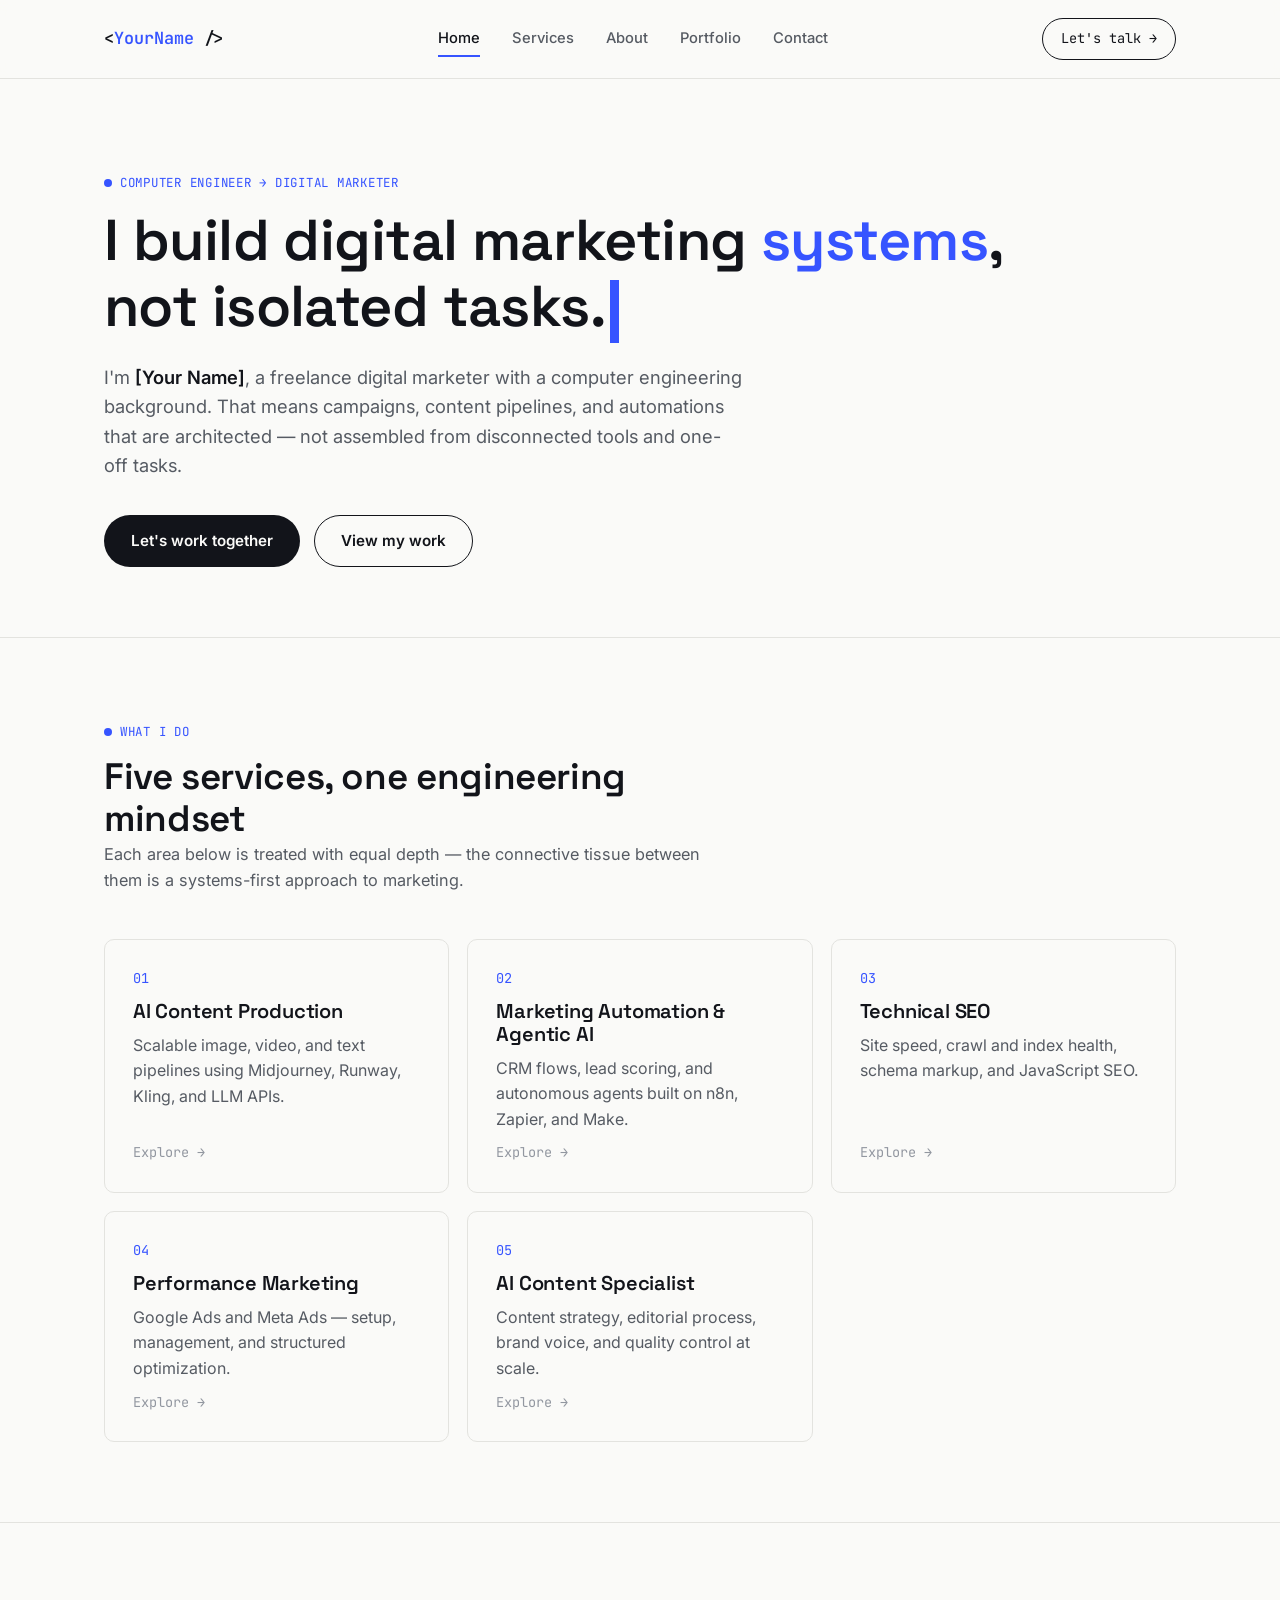
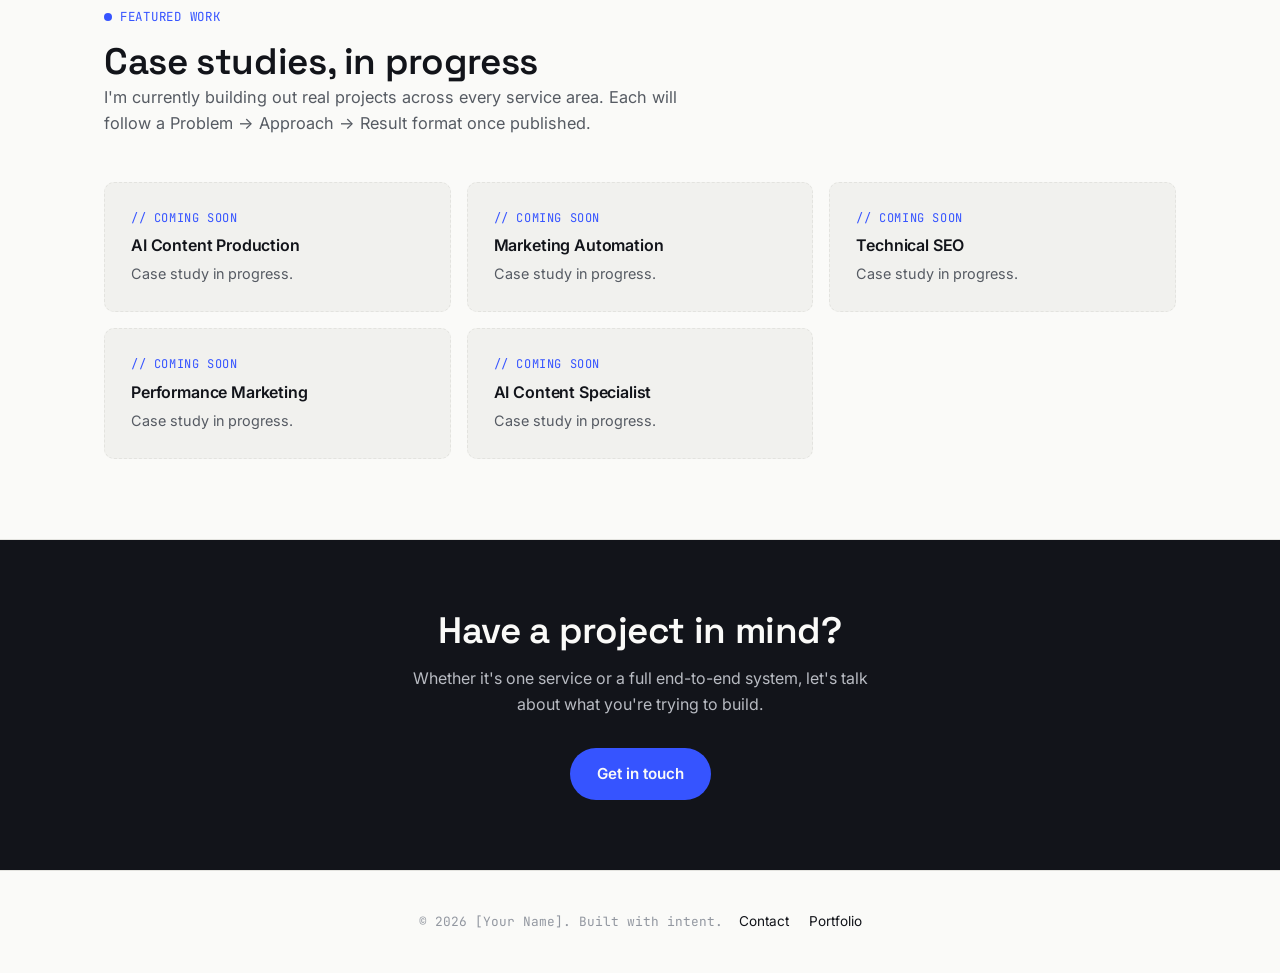
==== index.html @ 1f7021ec "Add files via upload" ====
<!DOCTYPE html>
<html lang="en">
<head>
<meta charset="UTF-8">
<meta name="viewport" content="width=device-width, initial-scale=1.0">
<title>[Your Name] — Digital Marketing, Built Like a System</title>
<meta name="description" content="Freelance digital marketer with a computer engineering background. AI content production, marketing automation, technical SEO, and performance marketing.">
<link rel="preconnect" href="https://fonts.googleapis.com">
<link href="https://fonts.googleapis.com/css2?family=Inter:wght@400;500;600;700&family=Space+Grotesk:wght@500;600;700&family=JetBrains+Mono:wght@400;500;600&display=swap" rel="stylesheet">
<link rel="stylesheet" href="style.css">
</head>
<body>

<nav class="nav">
  <div class="nav-inner">
    <a href="index.html" class="logo">&lt;<span class="tag">YourName</span> /&gt;</a>
    <div class="nav-links">
      <a href="index.html">Home</a>
      <a href="services.html">Services</a>
      <a href="about.html">About</a>
      <a href="portfolio.html">Portfolio</a>
      <a href="contact.html">Contact</a>
    </div>
    <a href="contact.html" class="nav-cta">Let's talk →</a>
    <button class="menu-btn" aria-label="Toggle menu"><span></span><span></span><span></span></button>
  </div>
  <div class="mobile-menu">
    <a href="index.html">Home</a>
    <a href="services.html">Services</a>
    <a href="about.html">About</a>
    <a href="portfolio.html">Portfolio</a>
    <a href="contact.html">Contact</a>
  </div>
</nav>

<header class="hero">
  <div class="container">
    <span class="eyebrow">Computer Engineer → Digital Marketer</span>
    <h1>I build digital marketing <span style="color:var(--accent)">systems</span>,<br>not isolated tasks.<span class="cursor"></span></h1>
    <p class="lead">
      I'm <span class="highlight">[Your Name]</span>, a freelance digital marketer with a computer engineering background.
      That means campaigns, content pipelines, and automations that are architected —
      not assembled from disconnected tools and one-off tasks.
    </p>
    <div class="btn-row">
      <a href="contact.html" class="btn btn-primary">Let's work together</a>
      <a href="portfolio.html" class="btn btn-outline">View my work</a>
    </div>
  </div>
</header>

<section class="block">
  <div class="container">
    <div class="section-head">
      <span class="eyebrow">What I do</span>
      <h2>Five services, one engineering mindset</h2>
      <p>Each area below is treated with equal depth — the connective tissue between them is a systems-first approach to marketing.</p>
    </div>
    <div class="service-grid">

      <a href="services.html#ai-content" class="service-card">
        <span class="num">01</span>
        <h3>AI Content Production</h3>
        <p>Scalable image, video, and text pipelines using Midjourney, Runway, Kling, and LLM APIs.</p>
        <span class="arrow">Explore →</span>
      </a>

      <a href="services.html#automation" class="service-card">
        <span class="num">02</span>
        <h3>Marketing Automation & Agentic AI</h3>
        <p>CRM flows, lead scoring, and autonomous agents built on n8n, Zapier, and Make.</p>
        <span class="arrow">Explore →</span>
      </a>

      <a href="services.html#seo" class="service-card">
        <span class="num">03</span>
        <h3>Technical SEO</h3>
        <p>Site speed, crawl and index health, schema markup, and JavaScript SEO.</p>
        <span class="arrow">Explore →</span>
      </a>

      <a href="services.html#performance" class="service-card">
        <span class="num">04</span>
        <h3>Performance Marketing</h3>
        <p>Google Ads and Meta Ads — setup, management, and structured optimization.</p>
        <span class="arrow">Explore →</span>
      </a>

      <a href="services.html#content-specialist" class="service-card">
        <span class="num">05</span>
        <h3>AI Content Specialist</h3>
        <p>Content strategy, editorial process, brand voice, and quality control at scale.</p>
        <span class="arrow">Explore →</span>
      </a>

    </div>
  </div>
</section>

<section class="block">
  <div class="container">
    <div class="section-head">
      <span class="eyebrow">Featured work</span>
      <h2>Case studies, in progress</h2>
      <p>I'm currently building out real projects across every service area. Each will follow a Problem → Approach → Result format once published.</p>
    </div>
    <div class="featured-grid">
      <div class="coming-soon">
        <span class="tag">// Coming soon</span>
        <h4>AI Content Production</h4>
        <p>Case study in progress.</p>
      </div>
      <div class="coming-soon">
        <span class="tag">// Coming soon</span>
        <h4>Marketing Automation</h4>
        <p>Case study in progress.</p>
      </div>
      <div class="coming-soon">
        <span class="tag">// Coming soon</span>
        <h4>Technical SEO</h4>
        <p>Case study in progress.</p>
      </div>
      <div class="coming-soon">
        <span class="tag">// Coming soon</span>
        <h4>Performance Marketing</h4>
        <p>Case study in progress.</p>
      </div>
      <div class="coming-soon">
        <span class="tag">// Coming soon</span>
        <h4>AI Content Specialist</h4>
        <p>Case study in progress.</p>
      </div>
    </div>
  </div>
</section>

<section class="cta-band">
  <div class="container">
    <h2>Have a project in mind?</h2>
    <p>Whether it's one service or a full end-to-end system, let's talk about what you're trying to build.</p>
    <div class="btn-row" style="justify-content:center;">
      <a href="contact.html" class="btn btn-primary">Get in touch</a>
    </div>
  </div>
</section>

<footer>
  <div class="container" style="display:flex;flex-wrap:wrap;gap:16px;align-items:center;justify-content:space-between;">
    <span class="foot-mono">© 2026 [Your Name]. Built with intent.</span>
    <div class="foot-links">
      <a href="contact.html">Contact</a>
      <a href="portfolio.html">Portfolio</a>
    </div>
  </div>
</footer>

<script src="script.js"></script>
</body>
</html>
---- style.css ----
/* ============ RESET & VARIABLES ============ */
*, *::before, *::after { box-sizing: border-box; margin: 0; padding: 0; }

:root {
  --bg: #FAFAF8;
  --bg-alt: #F1F1EE;
  --ink: #12141A;
  --ink-soft: #565B63;
  --ink-faint: #9297A0;
  --accent: #3654FF;
  --accent-soft: #EDF0FF;
  --border: #E3E3DF;
  --mono: 'JetBrains Mono', monospace;
  --sans: 'Inter', -apple-system, sans-serif;
  --head: 'Space Grotesk', var(--sans);
  --radius: 10px;
  --max: 1120px;
}

html { scroll-behavior: smooth; }

body {
  font-family: var(--sans);
  color: var(--ink);
  background: var(--bg);
  line-height: 1.6;
  -webkit-font-smoothing: antialiased;
}

img { max-width: 100%; display: block; }
a { color: inherit; text-decoration: none; }
ul { list-style: none; }

.container {
  max-width: var(--max);
  margin: 0 auto;
  padding: 0 24px;
}

h1, h2, h3, h4 { font-family: var(--head); font-weight: 600; line-height: 1.15; letter-spacing: -0.01em; }
h1 { font-size: clamp(2.2rem, 5vw, 3.6rem); }
h2 { font-size: clamp(1.6rem, 3.2vw, 2.3rem); }
h3 { font-size: 1.25rem; }
p { color: var(--ink-soft); }

.eyebrow {
  font-family: var(--mono);
  font-size: 0.78rem;
  letter-spacing: 0.06em;
  color: var(--accent);
  text-transform: uppercase;
  display: inline-flex;
  align-items: center;
  gap: 8px;
  margin-bottom: 14px;
}
.eyebrow::before { content: ""; width: 8px; height: 8px; background: var(--accent); border-radius: 50%; }

/* ============ NAV ============ */
.nav {
  position: sticky;
  top: 0;
  z-index: 100;
  background: rgba(250,250,248,0.88);
  backdrop-filter: blur(8px);
  border-bottom: 1px solid var(--border);
}
.nav-inner {
  max-width: var(--max);
  margin: 0 auto;
  padding: 18px 24px;
  display: flex;
  align-items: center;
  justify-content: space-between;
}
.logo {
  font-family: var(--mono);
  font-weight: 600;
  font-size: 1.05rem;
}
.logo .tag { color: var(--accent); }

.nav-links {
  display: none;
  gap: 32px;
  font-size: 0.92rem;
  font-weight: 500;
}
.nav-links a { color: var(--ink-soft); transition: color 0.15s; position: relative; }
.nav-links a:hover, .nav-links a.active { color: var(--ink); }
.nav-links a.active::after {
  content: "";
  position: absolute;
  bottom: -6px; left: 0;
  width: 100%; height: 2px;
  background: var(--accent);
}

.nav-cta {
  display: none;
  font-family: var(--mono);
  font-size: 0.85rem;
  padding: 9px 18px;
  border: 1px solid var(--ink);
  border-radius: 100px;
  transition: 0.15s;
}
.nav-cta:hover { background: var(--ink); color: var(--bg); }

.menu-btn {
  display: flex;
  flex-direction: column;
  gap: 5px;
  background: none;
  border: none;
  cursor: pointer;
  padding: 6px;
}
.menu-btn span { width: 22px; height: 2px; background: var(--ink); }

.mobile-menu {
  display: none;
  flex-direction: column;
  padding: 8px 24px 24px;
  border-bottom: 1px solid var(--border);
  gap: 4px;
}
.mobile-menu.open { display: flex; }
.mobile-menu a {
  padding: 12px 0;
  font-size: 0.95rem;
  border-bottom: 1px solid var(--border);
  color: var(--ink-soft);
}
.mobile-menu a:last-child { border-bottom: none; }

@media (min-width: 860px) {
  .nav-links { display: flex; }
  .nav-cta { display: inline-block; }
  .menu-btn { display: none; }
}

/* ============ BUTTONS ============ */
.btn {
  display: inline-flex;
  align-items: center;
  gap: 8px;
  font-weight: 600;
  font-size: 0.95rem;
  padding: 13px 26px;
  border-radius: 100px;
  transition: 0.15s ease;
  cursor: pointer;
  border: 1px solid transparent;
}
.btn-primary { background: var(--ink); color: var(--bg); }
.btn-primary:hover { background: var(--accent); }
.btn-outline { border-color: var(--ink); color: var(--ink); }
.btn-outline:hover { background: var(--ink); color: var(--bg); }
.btn-row { display: flex; flex-wrap: wrap; gap: 14px; }

/* ============ HERO ============ */
.hero {
  padding: 90px 0 70px;
  border-bottom: 1px solid var(--border);
}
.hero p.lead {
  font-size: 1.15rem;
  max-width: 640px;
  margin: 20px 0 34px;
}
.hero .highlight { color: var(--ink); font-weight: 600; }
.cursor {
  display: inline-block;
  width: 9px; height: 1.1em;
  background: var(--accent);
  margin-left: 4px;
  vertical-align: text-bottom;
  animation: blink 1s steps(1) infinite;
}
@keyframes blink { 50% { opacity: 0; } }

/* ============ SECTION SPACING ============ */
section.block { padding: 80px 0; border-bottom: 1px solid var(--border); }
section.block:last-of-type { border-bottom: none; }
.section-head { max-width: 620px; margin-bottom: 46px; }
.section-head p { font-size: 1.02rem; }

/* ============ SERVICE OVERVIEW CARDS (home) ============ */
.service-grid {
  display: grid;
  grid-template-columns: 1fr;
  gap: 18px;
}
@media (min-width: 700px) { .service-grid { grid-template-columns: 1fr 1fr; } }
@media (min-width: 1000px) { .service-grid { grid-template-columns: repeat(3, 1fr); } }

.service-card {
  background: var(--bg);
  border: 1px solid var(--border);
  border-radius: var(--radius);
  padding: 28px;
  transition: 0.15s;
  display: flex;
  flex-direction: column;
  gap: 10px;
}
.service-card:hover { border-color: var(--accent); transform: translateY(-2px); }
.service-card .num { font-family: var(--mono); color: var(--accent); font-size: 0.85rem; }
.service-card .arrow { margin-top: auto; font-family: var(--mono); font-size: 0.85rem; color: var(--ink-faint); }
.service-card:hover .arrow { color: var(--accent); }

/* ============ COMING SOON ============ */
.coming-soon {
  border: 1px dashed var(--border);
  border-radius: var(--radius);
  padding: 26px;
  background: var(--bg-alt);
  display: flex;
  flex-direction: column;
  gap: 8px;
}
.coming-soon .tag {
  font-family: var(--mono);
  font-size: 0.75rem;
  color: var(--accent);
  text-transform: uppercase;
  letter-spacing: 0.05em;
}
.coming-soon h4 { font-family: var(--sans); font-size: 1rem; font-weight: 600; }
.coming-soon p { font-size: 0.9rem; margin: 0; }

.featured-grid {
  display: grid;
  grid-template-columns: 1fr;
  gap: 16px;
}
@media (min-width: 700px) { .featured-grid { grid-template-columns: repeat(2, 1fr); } }
@media (min-width: 1000px) { .featured-grid { grid-template-columns: repeat(3, 1fr); } }

/* ============ SERVICE DETAIL SECTIONS ============ */
.service-detail {
  padding: 70px 0;
  border-bottom: 1px solid var(--border);
  scroll-margin-top: 90px;
}
.service-detail:last-of-type { border-bottom: none; }
.service-detail .num-big {
  font-family: var(--mono);
  color: var(--accent);
  font-size: 0.95rem;
  margin-bottom: 10px;
}
.service-detail-grid {
  display: grid;
  grid-template-columns: 1fr;
  gap: 34px;
  margin-top: 28px;
}
@media (min-width: 860px) { .service-detail-grid { grid-template-columns: 1.3fr 1fr; } }

.tool-list { display: flex; flex-wrap: wrap; gap: 8px; margin-top: 12px; }
.tool-list span {
  font-family: var(--mono);
  font-size: 0.8rem;
  background: var(--accent-soft);
  color: var(--accent);
  padding: 5px 12px;
  border-radius: 100px;
}
.edge-box {
  background: var(--bg-alt);
  border-left: 3px solid var(--accent);
  padding: 18px 20px;
  border-radius: 0 8px 8px 0;
  margin-top: 22px;
}
.edge-box .label {
  font-family: var(--mono);
  font-size: 0.75rem;
  text-transform: uppercase;
  letter-spacing: 0.05em;
  color: var(--accent);
  margin-bottom: 6px;
  display: block;
}

/* ============ ABOUT ============ */
.about-grid {
  display: grid;
  grid-template-columns: 1fr;
  gap: 50px;
  align-items: start;
}
@media (min-width: 860px) { .about-grid { grid-template-columns: 1fr 1.4fr; } }

.photo-placeholder {
  aspect-ratio: 1;
  background: var(--bg-alt);
  border: 1px dashed var(--border);
  border-radius: var(--radius);
  display: flex;
  align-items: center;
  justify-content: center;
  font-family: var(--mono);
  font-size: 0.85rem;
  color: var(--ink-faint);
  text-align: center;
  padding: 20px;
}

.skills-grid {
  display: grid;
  grid-template-columns: 1fr 1fr;
  gap: 10px;
  margin-top: 20px;
}
@media (min-width: 560px) { .skills-grid { grid-template-columns: repeat(3, 1fr); } }
.skill-chip {
  font-family: var(--mono);
  font-size: 0.82rem;
  border: 1px solid var(--border);
  border-radius: 8px;
  padding: 10px 12px;
  text-align: center;
}

/* ============ PORTFOLIO ============ */
.empty-state {
  text-align: center;
  max-width: 560px;
  margin: 0 auto 60px;
  padding: 50px 30px;
  border: 1px dashed var(--border);
  border-radius: var(--radius);
  background: var(--bg-alt);
}
.empty-state .eyebrow { justify-content: center; }

.template-grid {
  display: grid;
  grid-template-columns: 1fr;
  gap: 18px;
}
@media (min-width: 860px) { .template-grid { grid-template-columns: repeat(3, 1fr); } }
.template-card {
  border: 1px solid var(--border);
  border-radius: var(--radius);
  padding: 22px;
  opacity: 0.6;
}
.template-card .step {
  font-family: var(--mono);
  font-size: 0.75rem;
  color: var(--accent);
  text-transform: uppercase;
  margin-bottom: 8px;
  display: block;
}
.template-card .placeholder-line {
  height: 10px;
  background: var(--border);
  border-radius: 4px;
  margin-bottom: 8px;
}
.template-card .placeholder-line.short { width: 60%; }

/* ============ CONTACT ============ */
.contact-grid {
  display: grid;
  grid-template-columns: 1fr;
  gap: 50px;
}
@media (min-width: 860px) { .contact-grid { grid-template-columns: 1fr 1fr; } }

.form-field { margin-bottom: 18px; }
.form-field label {
  display: block;
  font-size: 0.85rem;
  font-weight: 600;
  margin-bottom: 7px;
}
.form-field input, .form-field select, .form-field textarea {
  width: 100%;
  padding: 12px 14px;
  border: 1px solid var(--border);
  border-radius: 8px;
  font-family: var(--sans);
  font-size: 0.95rem;
  background: var(--bg);
  color: var(--ink);
}
.form-field textarea { resize: vertical; min-height: 120px; }
.form-field input:focus, .form-field select:focus, .form-field textarea:focus {
  outline: none;
  border-color: var(--accent);
}
.form-note { font-size: 0.8rem; color: var(--ink-faint); margin-top: 14px; }

.contact-links { display: flex; flex-direction: column; gap: 14px; margin-top: 24px; }
.contact-links a {
  display: flex;
  align-items: center;
  justify-content: space-between;
  padding: 16px 18px;
  border: 1px solid var(--border);
  border-radius: 8px;
  font-weight: 500;
  transition: 0.15s;
}
.contact-links a:hover { border-color: var(--accent); color: var(--accent); }
.contact-links .plat { font-family: var(--mono); font-size: 0.8rem; color: var(--ink-faint); }

/* ============ FOOTER ============ */
footer {
  padding: 40px 0;
  border-top: 1px solid var(--border);
  display: flex;
  flex-wrap: wrap;
  gap: 16px;
  align-items: center;
  justify-content: space-between;
}
footer .foot-mono { font-family: var(--mono); font-size: 0.8rem; color: var(--ink-faint); }
footer .foot-links { display: flex; gap: 20px; font-size: 0.85rem; }

/* ============ CTA BAND ============ */
.cta-band {
  background: var(--ink);
  color: var(--bg);
  padding: 70px 0;
  text-align: center;
}
.cta-band h2 { color: var(--bg); }
.cta-band p { color: #B8BBC2; max-width: 480px; margin: 14px auto 30px; }
.cta-band .btn-primary { background: var(--accent); }
.cta-band .btn-outline { border-color: #444; color: var(--bg); }
.cta-band .btn-outline:hover { background: var(--bg); color: var(--ink); }
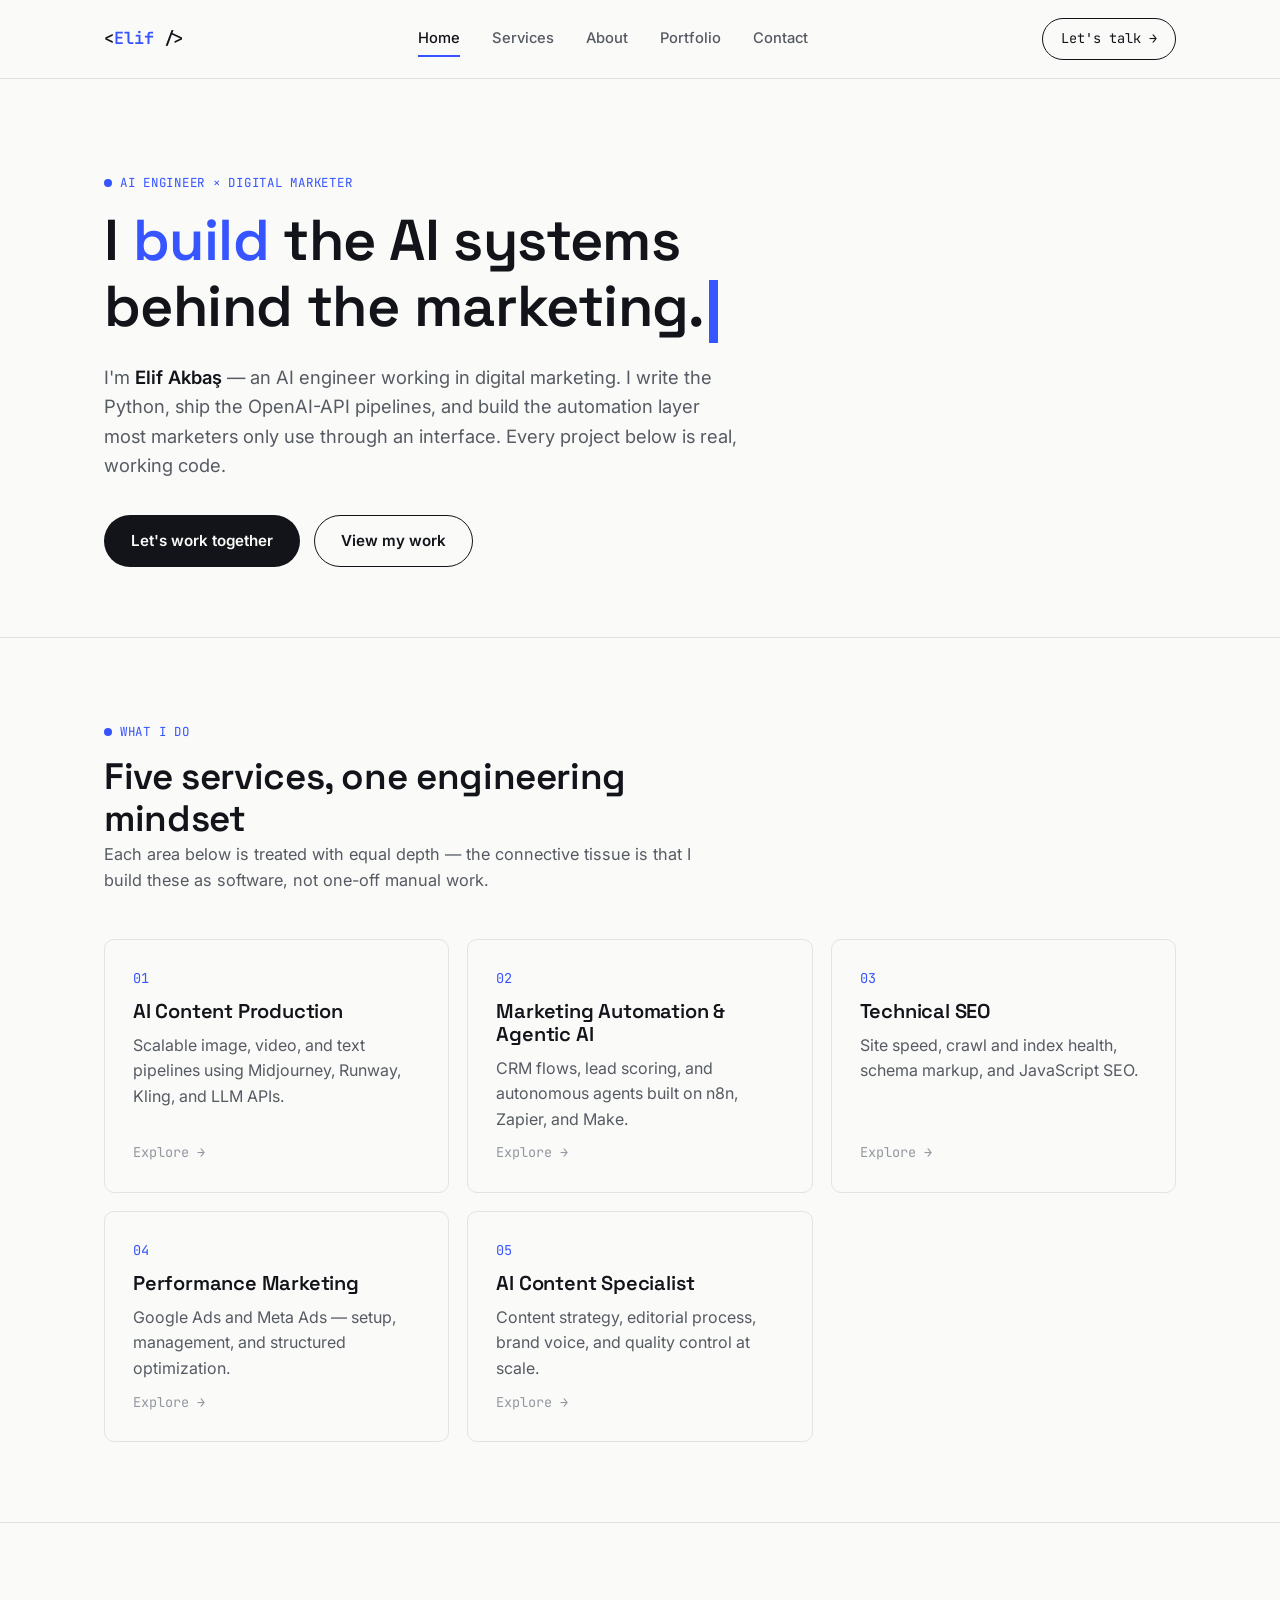
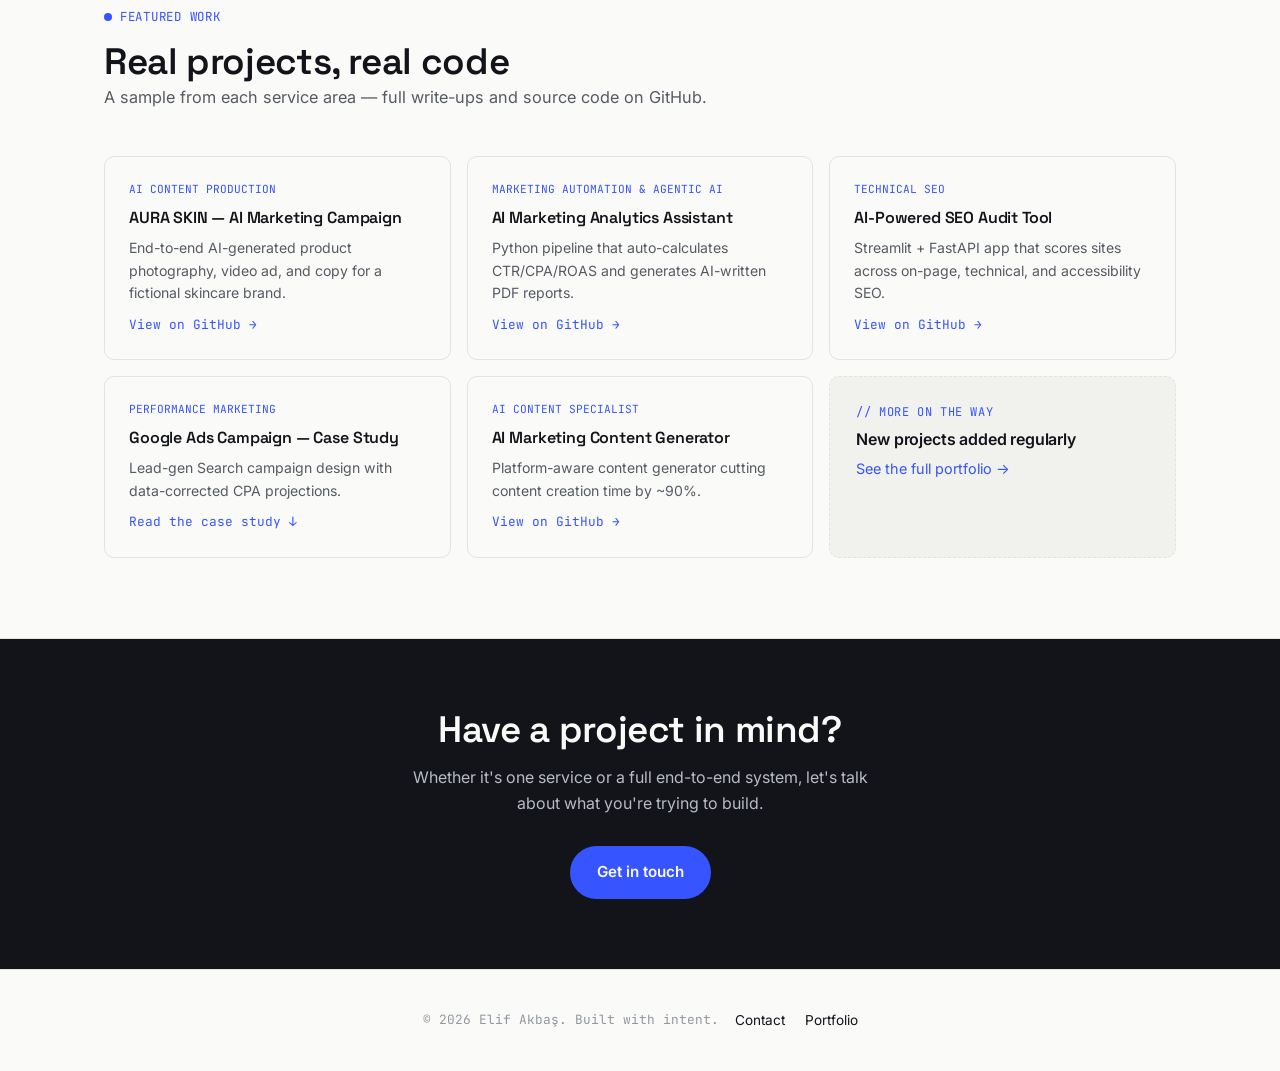
==== commit ae986b76: "Update index.html" ====
--- a/index.html
+++ b/index.html
@@ -3,8 +3,8 @@
 <head>
 <meta charset="UTF-8">
 <meta name="viewport" content="width=device-width, initial-scale=1.0">
-<title>[Your Name] — Digital Marketing, Built Like a System</title>
-<meta name="description" content="Freelance digital marketer with a computer engineering background. AI content production, marketing automation, technical SEO, and performance marketing.">
+<title>Elif Akbaş — AI Engineer × Digital Marketer</title>
+<meta name="description" content="AI Engineer and freelance digital marketer building AI-powered content pipelines, marketing automation, and technical SEO tools.">
 <link rel="preconnect" href="https://fonts.googleapis.com">
 <link href="https://fonts.googleapis.com/css2?family=Inter:wght@400;500;600;700&family=Space+Grotesk:wght@500;600;700&family=JetBrains+Mono:wght@400;500;600&display=swap" rel="stylesheet">
 <link rel="stylesheet" href="style.css">
@@ -13,7 +13,7 @@
 
 <nav class="nav">
   <div class="nav-inner">
-    <a href="index.html" class="logo">&lt;<span class="tag">YourName</span> /&gt;</a>
+    <a href="index.html" class="logo">&lt;<span class="tag">Elif</span> /&gt;</a>
     <div class="nav-links">
       <a href="index.html">Home</a>
       <a href="services.html">Services</a>
@@ -35,12 +35,12 @@
 
 <header class="hero">
   <div class="container">
-    <span class="eyebrow">Computer Engineer → Digital Marketer</span>
-    <h1>I build digital marketing <span style="color:var(--accent)">systems</span>,<br>not isolated tasks.<span class="cursor"></span></h1>
+    <span class="eyebrow">AI Engineer × Digital Marketer</span>
+    <h1>I <span style="color:var(--accent)">build</span> the AI systems<br>behind the marketing.<span class="cursor"></span></h1>
     <p class="lead">
-      I'm <span class="highlight">[Your Name]</span>, a freelance digital marketer with a computer engineering background.
-      That means campaigns, content pipelines, and automations that are architected —
-      not assembled from disconnected tools and one-off tasks.
+      I'm <span class="highlight">Elif Akbaş</span> — an AI engineer working in digital marketing.
+      I write the Python, ship the OpenAI-API pipelines, and build the automation layer most
+      marketers only use through an interface. Every project below is real, working code.
     </p>
     <div class="btn-row">
       <a href="contact.html" class="btn btn-primary">Let's work together</a>
@@ -54,7 +54,7 @@
     <div class="section-head">
       <span class="eyebrow">What I do</span>
       <h2>Five services, one engineering mindset</h2>
-      <p>Each area below is treated with equal depth — the connective tissue between them is a systems-first approach to marketing.</p>
+      <p>Each area below is treated with equal depth — the connective tissue is that I build these as software, not one-off manual work.</p>
     </div>
     <div class="service-grid">
 
@@ -101,35 +101,52 @@
   <div class="container">
     <div class="section-head">
       <span class="eyebrow">Featured work</span>
-      <h2>Case studies, in progress</h2>
-      <p>I'm currently building out real projects across every service area. Each will follow a Problem → Approach → Result format once published.</p>
+      <h2>Real projects, real code</h2>
+      <p>A sample from each service area — full write-ups and source code on GitHub.</p>
     </div>
     <div class="featured-grid">
+
+      <div class="feat-project-card">
+        <span class="cat-tag">AI Content Production</span>
+        <h4>AURA SKIN — AI Marketing Campaign</h4>
+        <p>End-to-end AI-generated product photography, video ad, and copy for a fictional skincare brand.</p>
+        <a class="gh-link" href="https://github.com/elfakbdm/aura-skin-campaign" target="_blank" rel="noopener">View on GitHub →</a>
+      </div>
+
+      <div class="feat-project-card">
+        <span class="cat-tag">Marketing Automation & Agentic AI</span>
+        <h4>AI Marketing Analytics Assistant</h4>
+        <p>Python pipeline that auto-calculates CTR/CPA/ROAS and generates AI-written PDF reports.</p>
+        <a class="gh-link" href="https://github.com/elfakb/ai-marketing-analytics-asistant" target="_blank" rel="noopener">View on GitHub →</a>
+      </div>
+
+      <div class="feat-project-card">
+        <span class="cat-tag">Technical SEO</span>
+        <h4>AI-Powered SEO Audit Tool</h4>
+        <p>Streamlit + FastAPI app that scores sites across on-page, technical, and accessibility SEO.</p>
+        <a class="gh-link" href="https://github.com/elfakb/seo-auditor" target="_blank" rel="noopener">View on GitHub →</a>
+      </div>
+
+      <div class="feat-project-card">
+        <span class="cat-tag">Performance Marketing</span>
+        <h4>Google Ads Campaign — Case Study</h4>
+        <p>Lead-gen Search campaign design with data-corrected CPA projections.</p>
+        <span class="gh-link">Read the case study ↓</span>
+      </div>
+
+      <div class="feat-project-card">
+        <span class="cat-tag">AI Content Specialist</span>
+        <h4>AI Marketing Content Generator</h4>
+        <p>Platform-aware content generator cutting content creation time by ~90%.</p>
+        <a class="gh-link" href="https://github.com/elfakb/ai-marketing-generator" target="_blank" rel="noopener">View on GitHub →</a>
+      </div>
+
       <div class="coming-soon">
-        <span class="tag">// Coming soon</span>
-        <h4>AI Content Production</h4>
-        <p>Case study in progress.</p>
+        <span class="tag">// More on the way</span>
+        <h4>New projects added regularly</h4>
+        <p><a href="portfolio.html" style="color:var(--accent);">See the full portfolio →</a></p>
       </div>
-      <div class="coming-soon">
-        <span class="tag">// Coming soon</span>
-        <h4>Marketing Automation</h4>
-        <p>Case study in progress.</p>
-      </div>
-      <div class="coming-soon">
-        <span class="tag">// Coming soon</span>
-        <h4>Technical SEO</h4>
-        <p>Case study in progress.</p>
-      </div>
-      <div class="coming-soon">
-        <span class="tag">// Coming soon</span>
-        <h4>Performance Marketing</h4>
-        <p>Case study in progress.</p>
-      </div>
-      <div class="coming-soon">
-        <span class="tag">// Coming soon</span>
-        <h4>AI Content Specialist</h4>
-        <p>Case study in progress.</p>
-      </div>
+
     </div>
   </div>
 </section>
@@ -146,7 +163,7 @@
 
 <footer>
   <div class="container" style="display:flex;flex-wrap:wrap;gap:16px;align-items:center;justify-content:space-between;">
-    <span class="foot-mono">© 2026 [Your Name]. Built with intent.</span>
+    <span class="foot-mono">© 2026 Elif Akbaş. Built with intent.</span>
     <div class="foot-links">
       <a href="contact.html">Contact</a>
       <a href="portfolio.html">Portfolio</a>
@@ -156,4 +173,4 @@
 
 <script src="script.js"></script>
 </body>
-</html>+</html>
--- a/style.css
+++ b/style.css
@@ -435,4 +435,128 @@
 .cta-band p { color: #B8BBC2; max-width: 480px; margin: 14px auto 30px; }
 .cta-band .btn-primary { background: var(--accent); }
 .cta-band .btn-outline { border-color: #444; color: var(--bg); }
-.cta-band .btn-outline:hover { background: var(--bg); color: var(--ink); }+.cta-band .btn-outline:hover { background: var(--bg); color: var(--ink); }
+
+
+/* ============ PROJECT CARDS (Portfolio) ============ */
+.project-grid {
+  display: grid;
+  grid-template-columns: 1fr;
+  gap: 20px;
+}
+@media (min-width: 860px) { .project-grid { grid-template-columns: repeat(2, 1fr); } }
+
+.project-card {
+  border: 1px solid var(--border);
+  border-radius: var(--radius);
+  padding: 26px;
+  background: var(--bg);
+  display: flex;
+  flex-direction: column;
+  gap: 14px;
+  transition: 0.15s;
+}
+.project-card:hover { border-color: var(--accent); }
+
+.project-card .cat-tag {
+  font-family: var(--mono);
+  font-size: 0.72rem;
+  text-transform: uppercase;
+  letter-spacing: 0.05em;
+  color: var(--accent);
+  background: var(--accent-soft);
+  display: inline-block;
+  padding: 4px 10px;
+  border-radius: 100px;
+  width: fit-content;
+}
+
+.project-card h4 { font-size: 1.1rem; }
+
+.pcr-row { display: flex; flex-direction: column; gap: 8px; }
+.pcr-row .pcr-label {
+  font-family: var(--mono);
+  font-size: 0.72rem;
+  text-transform: uppercase;
+  color: var(--ink-faint);
+  letter-spacing: 0.04em;
+}
+.pcr-row p { font-size: 0.9rem; margin: 0; }
+
+.project-tools { display: flex; flex-wrap: wrap; gap: 6px; margin-top: 4px; }
+.project-tools span {
+  font-family: var(--mono);
+  font-size: 0.72rem;
+  background: var(--bg-alt);
+  border: 1px solid var(--border);
+  padding: 3px 9px;
+  border-radius: 100px;
+  color: var(--ink-soft);
+}
+
+.project-links { display: flex; gap: 10px; margin-top: 6px; flex-wrap: wrap; }
+.project-links a {
+  font-family: var(--mono);
+  font-size: 0.8rem;
+  border: 1px solid var(--ink);
+  padding: 8px 14px;
+  border-radius: 100px;
+  transition: 0.15s;
+}
+.project-links a:hover { background: var(--ink); color: var(--bg); }
+
+/* ============ HOME FEATURED PROJECT CARDS ============ */
+.feat-project-card {
+  background: var(--bg);
+  border: 1px solid var(--border);
+  border-radius: var(--radius);
+  padding: 24px;
+  display: flex;
+  flex-direction: column;
+  gap: 10px;
+}
+.feat-project-card .cat-tag {
+  font-family: var(--mono);
+  font-size: 0.7rem;
+  color: var(--accent);
+  text-transform: uppercase;
+}
+.feat-project-card h4 { font-size: 1rem; }
+.feat-project-card p { font-size: 0.88rem; margin: 0; }
+.feat-project-card .gh-link {
+  font-family: var(--mono);
+  font-size: 0.8rem;
+  color: var(--accent);
+  margin-top: auto;
+}
+
+/* ============ SERVICE-PAGE RELATED PROJECT BOX ============ */
+.related-project {
+  background: var(--bg);
+  border: 1px solid var(--border);
+  border-radius: 8px;
+  padding: 16px 18px;
+  margin-top: 24px;
+}
+.related-project .label {
+  font-family: var(--mono);
+  font-size: 0.72rem;
+  text-transform: uppercase;
+  color: var(--accent);
+  display: block;
+  margin-bottom: 6px;
+}
+.related-project a {
+  font-weight: 600;
+  font-size: 0.92rem;
+}
+.related-project a:hover { color: var(--accent); }
+
+.portfolio-cta-note {
+  text-align: center;
+  font-family: var(--mono);
+  font-size: 0.85rem;
+  color: var(--ink-faint);
+  margin-top: 30px;
+}
+.portfolio-cta-note a { color: var(--accent); font-weight: 600; }
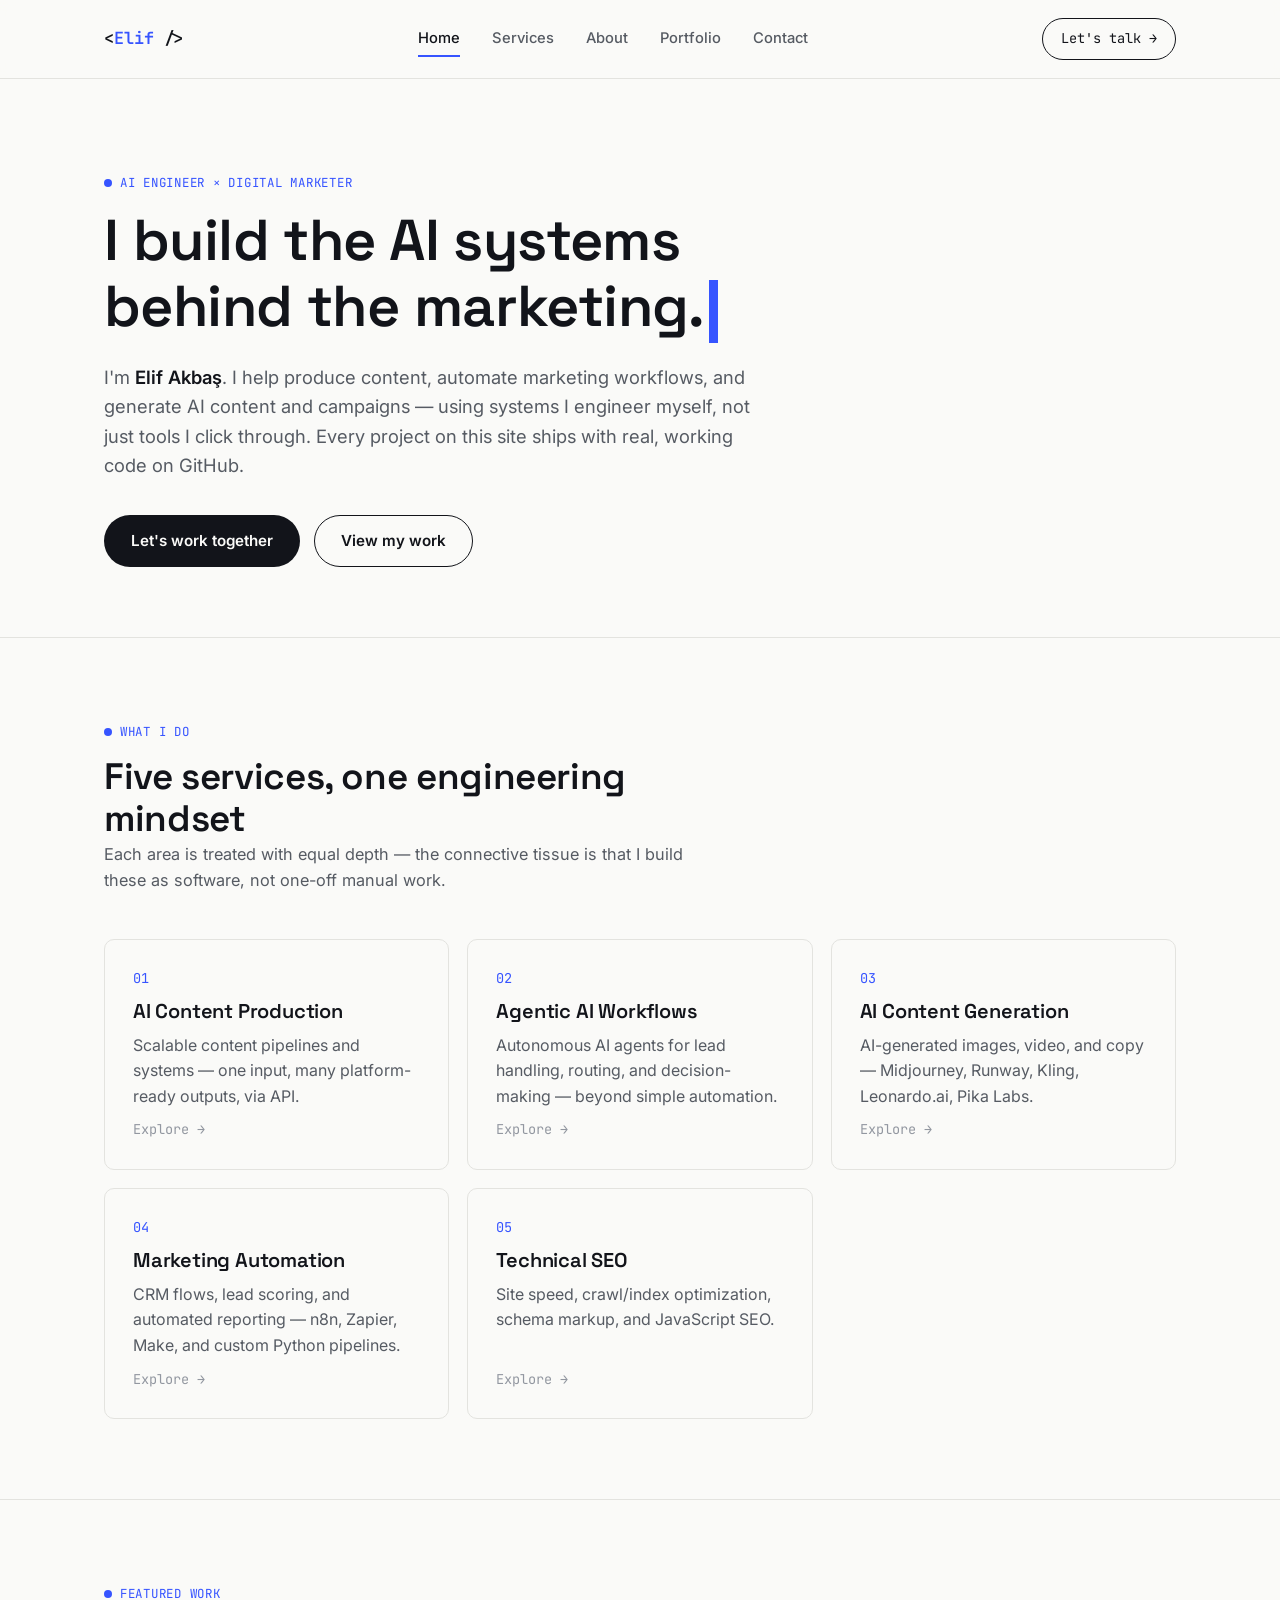
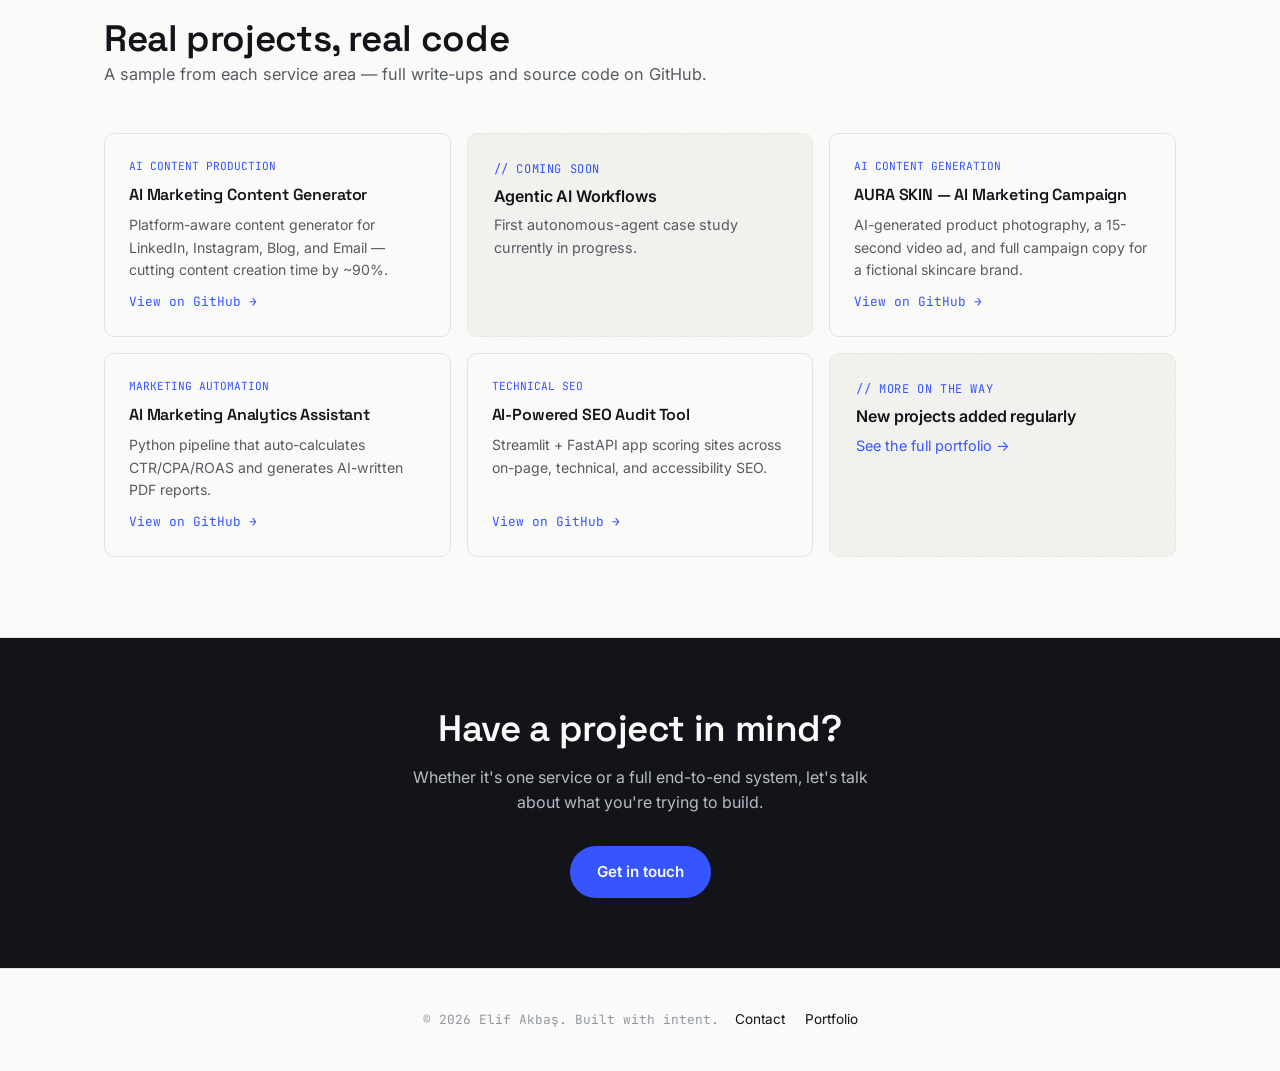
==== commit 0ab4b8f2: "Update index.html" ====
--- a/index.html
+++ b/index.html
@@ -4,7 +4,7 @@
 <meta charset="UTF-8">
 <meta name="viewport" content="width=device-width, initial-scale=1.0">
 <title>Elif Akbaş — AI Engineer × Digital Marketer</title>
-<meta name="description" content="AI Engineer and freelance digital marketer building AI-powered content pipelines, marketing automation, and technical SEO tools.">
+<meta name="description" content="AI Engineer working in digital marketing. Content production systems, agentic AI workflows, AI content generation, marketing automation, and technical SEO — built with real code.">
 <link rel="preconnect" href="https://fonts.googleapis.com">
 <link href="https://fonts.googleapis.com/css2?family=Inter:wght@400;500;600;700&family=Space+Grotesk:wght@500;600;700&family=JetBrains+Mono:wght@400;500;600&display=swap" rel="stylesheet">
 <link rel="stylesheet" href="style.css">
@@ -36,11 +36,11 @@
 <header class="hero">
   <div class="container">
     <span class="eyebrow">AI Engineer × Digital Marketer</span>
-    <h1>I <span style="color:var(--accent)">build</span> the AI systems<br>behind the marketing.<span class="cursor"></span></h1>
+    <h1>I build the AI systems<br>behind the marketing.<span class="cursor"></span></h1>
     <p class="lead">
-      I'm <span class="highlight">Elif Akbaş</span> — an AI engineer working in digital marketing.
-      I write the Python, ship the OpenAI-API pipelines, and build the automation layer most
-      marketers only use through an interface. Every project below is real, working code.
+      I'm <span class="highlight">Elif Akbaş</span>. I help produce content, automate marketing workflows,
+      and generate AI content and campaigns — using systems I engineer myself, not just tools I click through.
+      Every project on this site ships with real, working code on GitHub.
     </p>
     <div class="btn-row">
       <a href="contact.html" class="btn btn-primary">Let's work together</a>
@@ -54,42 +54,42 @@
     <div class="section-head">
       <span class="eyebrow">What I do</span>
       <h2>Five services, one engineering mindset</h2>
-      <p>Each area below is treated with equal depth — the connective tissue is that I build these as software, not one-off manual work.</p>
+      <p>Each area is treated with equal depth — the connective tissue is that I build these as software, not one-off manual work.</p>
     </div>
     <div class="service-grid">
 
-      <a href="services.html#ai-content" class="service-card">
+      <a href="services.html#ai-content-production" class="service-card">
         <span class="num">01</span>
         <h3>AI Content Production</h3>
-        <p>Scalable image, video, and text pipelines using Midjourney, Runway, Kling, and LLM APIs.</p>
+        <p>Scalable content pipelines and systems — one input, many platform-ready outputs, via API.</p>
         <span class="arrow">Explore →</span>
       </a>
 
-      <a href="services.html#automation" class="service-card">
+      <a href="services.html#agentic-ai" class="service-card">
         <span class="num">02</span>
-        <h3>Marketing Automation & Agentic AI</h3>
-        <p>CRM flows, lead scoring, and autonomous agents built on n8n, Zapier, and Make.</p>
+        <h3>Agentic AI Workflows</h3>
+        <p>Autonomous AI agents for lead handling, routing, and decision-making — beyond simple automation.</p>
         <span class="arrow">Explore →</span>
       </a>
 
-      <a href="services.html#seo" class="service-card">
+      <a href="services.html#ai-content-generation" class="service-card">
         <span class="num">03</span>
-        <h3>Technical SEO</h3>
-        <p>Site speed, crawl and index health, schema markup, and JavaScript SEO.</p>
+        <h3>AI Content Generation</h3>
+        <p>AI-generated images, video, and copy — Midjourney, Runway, Kling, Leonardo.ai, Pika Labs.</p>
         <span class="arrow">Explore →</span>
       </a>
 
-      <a href="services.html#performance" class="service-card">
+      <a href="services.html#marketing-automation" class="service-card">
         <span class="num">04</span>
-        <h3>Performance Marketing</h3>
-        <p>Google Ads and Meta Ads — setup, management, and structured optimization.</p>
+        <h3>Marketing Automation</h3>
+        <p>CRM flows, lead scoring, and automated reporting — n8n, Zapier, Make, and custom Python pipelines.</p>
         <span class="arrow">Explore →</span>
       </a>
 
-      <a href="services.html#content-specialist" class="service-card">
+      <a href="services.html#technical-seo" class="service-card">
         <span class="num">05</span>
-        <h3>AI Content Specialist</h3>
-        <p>Content strategy, editorial process, brand voice, and quality control at scale.</p>
+        <h3>Technical SEO</h3>
+        <p>Site speed, crawl/index optimization, schema markup, and JavaScript SEO.</p>
         <span class="arrow">Explore →</span>
       </a>
 
@@ -108,13 +108,26 @@
 
       <div class="feat-project-card">
         <span class="cat-tag">AI Content Production</span>
+        <h4>AI Marketing Content Generator</h4>
+        <p>Platform-aware content generator for LinkedIn, Instagram, Blog, and Email — cutting content creation time by ~90%.</p>
+        <a class="gh-link" href="https://github.com/elfakb/ai-marketing-generator" target="_blank" rel="noopener">View on GitHub →</a>
+      </div>
+
+      <div class="coming-soon">
+        <span class="tag">// Coming soon</span>
+        <h4>Agentic AI Workflows</h4>
+        <p>First autonomous-agent case study currently in progress.</p>
+      </div>
+
+      <div class="feat-project-card">
+        <span class="cat-tag">AI Content Generation</span>
         <h4>AURA SKIN — AI Marketing Campaign</h4>
-        <p>End-to-end AI-generated product photography, video ad, and copy for a fictional skincare brand.</p>
+        <p>AI-generated product photography, a 15-second video ad, and full campaign copy for a fictional skincare brand.</p>
         <a class="gh-link" href="https://github.com/elfakbdm/aura-skin-campaign" target="_blank" rel="noopener">View on GitHub →</a>
       </div>
 
       <div class="feat-project-card">
-        <span class="cat-tag">Marketing Automation & Agentic AI</span>
+        <span class="cat-tag">Marketing Automation</span>
         <h4>AI Marketing Analytics Assistant</h4>
         <p>Python pipeline that auto-calculates CTR/CPA/ROAS and generates AI-written PDF reports.</p>
         <a class="gh-link" href="https://github.com/elfakb/ai-marketing-analytics-asistant" target="_blank" rel="noopener">View on GitHub →</a>
@@ -123,22 +136,8 @@
       <div class="feat-project-card">
         <span class="cat-tag">Technical SEO</span>
         <h4>AI-Powered SEO Audit Tool</h4>
-        <p>Streamlit + FastAPI app that scores sites across on-page, technical, and accessibility SEO.</p>
+        <p>Streamlit + FastAPI app scoring sites across on-page, technical, and accessibility SEO.</p>
         <a class="gh-link" href="https://github.com/elfakb/seo-auditor" target="_blank" rel="noopener">View on GitHub →</a>
-      </div>
-
-      <div class="feat-project-card">
-        <span class="cat-tag">Performance Marketing</span>
-        <h4>Google Ads Campaign — Case Study</h4>
-        <p>Lead-gen Search campaign design with data-corrected CPA projections.</p>
-        <span class="gh-link">Read the case study ↓</span>
-      </div>
-
-      <div class="feat-project-card">
-        <span class="cat-tag">AI Content Specialist</span>
-        <h4>AI Marketing Content Generator</h4>
-        <p>Platform-aware content generator cutting content creation time by ~90%.</p>
-        <a class="gh-link" href="https://github.com/elfakb/ai-marketing-generator" target="_blank" rel="noopener">View on GitHub →</a>
       </div>
 
       <div class="coming-soon">
--- a/style.css
+++ b/style.css
@@ -166,7 +166,7 @@
 }
 .hero p.lead {
   font-size: 1.15rem;
-  max-width: 640px;
+  max-width: 660px;
   margin: 20px 0 34px;
 }
 .hero .highlight { color: var(--ink); font-weight: 600; }
@@ -337,33 +337,129 @@
 }
 .empty-state .eyebrow { justify-content: center; }
 
-.template-grid {
+/* ============ PROJECT CARDS (Portfolio) ============ */
+.project-grid {
   display: grid;
   grid-template-columns: 1fr;
-  gap: 18px;
-}
-@media (min-width: 860px) { .template-grid { grid-template-columns: repeat(3, 1fr); } }
-.template-card {
+  gap: 20px;
+}
+@media (min-width: 860px) { .project-grid { grid-template-columns: repeat(2, 1fr); } }
+
+.project-card {
   border: 1px solid var(--border);
   border-radius: var(--radius);
-  padding: 22px;
-  opacity: 0.6;
-}
-.template-card .step {
-  font-family: var(--mono);
-  font-size: 0.75rem;
-  color: var(--accent);
-  text-transform: uppercase;
+  padding: 26px;
+  background: var(--bg);
+  display: flex;
+  flex-direction: column;
+  gap: 14px;
+  transition: 0.15s;
+}
+.project-card:hover { border-color: var(--accent); }
+
+.project-card .cat-tag {
+  font-family: var(--mono);
+  font-size: 0.72rem;
+  text-transform: uppercase;
+  letter-spacing: 0.05em;
+  color: var(--accent);
+  background: var(--accent-soft);
+  display: inline-block;
+  padding: 4px 10px;
+  border-radius: 100px;
+  width: fit-content;
+}
+
+.project-card h4 { font-size: 1.1rem; }
+
+.pcr-row { display: flex; flex-direction: column; gap: 8px; }
+.pcr-row .pcr-label {
+  font-family: var(--mono);
+  font-size: 0.72rem;
+  text-transform: uppercase;
+  color: var(--ink-faint);
+  letter-spacing: 0.04em;
+}
+.pcr-row p { font-size: 0.9rem; margin: 0; }
+
+.project-tools { display: flex; flex-wrap: wrap; gap: 6px; margin-top: 4px; }
+.project-tools span {
+  font-family: var(--mono);
+  font-size: 0.72rem;
+  background: var(--bg-alt);
+  border: 1px solid var(--border);
+  padding: 3px 9px;
+  border-radius: 100px;
+  color: var(--ink-soft);
+}
+
+.project-links { display: flex; gap: 10px; margin-top: 6px; flex-wrap: wrap; }
+.project-links a {
+  font-family: var(--mono);
+  font-size: 0.8rem;
+  border: 1px solid var(--ink);
+  padding: 8px 14px;
+  border-radius: 100px;
+  transition: 0.15s;
+}
+.project-links a:hover { background: var(--ink); color: var(--bg); }
+
+.portfolio-cta-note {
+  text-align: center;
+  font-family: var(--mono);
+  font-size: 0.85rem;
+  color: var(--ink-faint);
+  margin-top: 30px;
+}
+.portfolio-cta-note a { color: var(--accent); font-weight: 600; }
+
+/* ============ HOME FEATURED PROJECT CARDS ============ */
+.feat-project-card {
+  background: var(--bg);
+  border: 1px solid var(--border);
+  border-radius: var(--radius);
+  padding: 24px;
+  display: flex;
+  flex-direction: column;
+  gap: 10px;
+}
+.feat-project-card .cat-tag {
+  font-family: var(--mono);
+  font-size: 0.7rem;
+  color: var(--accent);
+  text-transform: uppercase;
+}
+.feat-project-card h4 { font-size: 1rem; }
+.feat-project-card p { font-size: 0.88rem; margin: 0; }
+.feat-project-card .gh-link {
+  font-family: var(--mono);
+  font-size: 0.8rem;
+  color: var(--accent);
+  margin-top: auto;
+}
+
+/* ============ SERVICE-PAGE RELATED PROJECT BOX ============ */
+.related-project {
+  background: var(--bg);
+  border: 1px solid var(--border);
+  border-radius: 8px;
+  padding: 16px 18px;
+  margin-top: 24px;
+}
+.related-project .label {
+  font-family: var(--mono);
+  font-size: 0.72rem;
+  text-transform: uppercase;
+  color: var(--accent);
+  display: block;
   margin-bottom: 8px;
-  display: block;
-}
-.template-card .placeholder-line {
-  height: 10px;
-  background: var(--border);
-  border-radius: 4px;
-  margin-bottom: 8px;
-}
-.template-card .placeholder-line.short { width: 60%; }
+}
+.related-project .rp-links { display: flex; flex-direction: column; gap: 8px; }
+.related-project a {
+  font-weight: 600;
+  font-size: 0.92rem;
+}
+.related-project a:hover { color: var(--accent); }
 
 /* ============ CONTACT ============ */
 .contact-grid {
@@ -436,127 +532,3 @@
 .cta-band .btn-primary { background: var(--accent); }
 .cta-band .btn-outline { border-color: #444; color: var(--bg); }
 .cta-band .btn-outline:hover { background: var(--bg); color: var(--ink); }
-
-
-/* ============ PROJECT CARDS (Portfolio) ============ */
-.project-grid {
-  display: grid;
-  grid-template-columns: 1fr;
-  gap: 20px;
-}
-@media (min-width: 860px) { .project-grid { grid-template-columns: repeat(2, 1fr); } }
-
-.project-card {
-  border: 1px solid var(--border);
-  border-radius: var(--radius);
-  padding: 26px;
-  background: var(--bg);
-  display: flex;
-  flex-direction: column;
-  gap: 14px;
-  transition: 0.15s;
-}
-.project-card:hover { border-color: var(--accent); }
-
-.project-card .cat-tag {
-  font-family: var(--mono);
-  font-size: 0.72rem;
-  text-transform: uppercase;
-  letter-spacing: 0.05em;
-  color: var(--accent);
-  background: var(--accent-soft);
-  display: inline-block;
-  padding: 4px 10px;
-  border-radius: 100px;
-  width: fit-content;
-}
-
-.project-card h4 { font-size: 1.1rem; }
-
-.pcr-row { display: flex; flex-direction: column; gap: 8px; }
-.pcr-row .pcr-label {
-  font-family: var(--mono);
-  font-size: 0.72rem;
-  text-transform: uppercase;
-  color: var(--ink-faint);
-  letter-spacing: 0.04em;
-}
-.pcr-row p { font-size: 0.9rem; margin: 0; }
-
-.project-tools { display: flex; flex-wrap: wrap; gap: 6px; margin-top: 4px; }
-.project-tools span {
-  font-family: var(--mono);
-  font-size: 0.72rem;
-  background: var(--bg-alt);
-  border: 1px solid var(--border);
-  padding: 3px 9px;
-  border-radius: 100px;
-  color: var(--ink-soft);
-}
-
-.project-links { display: flex; gap: 10px; margin-top: 6px; flex-wrap: wrap; }
-.project-links a {
-  font-family: var(--mono);
-  font-size: 0.8rem;
-  border: 1px solid var(--ink);
-  padding: 8px 14px;
-  border-radius: 100px;
-  transition: 0.15s;
-}
-.project-links a:hover { background: var(--ink); color: var(--bg); }
-
-/* ============ HOME FEATURED PROJECT CARDS ============ */
-.feat-project-card {
-  background: var(--bg);
-  border: 1px solid var(--border);
-  border-radius: var(--radius);
-  padding: 24px;
-  display: flex;
-  flex-direction: column;
-  gap: 10px;
-}
-.feat-project-card .cat-tag {
-  font-family: var(--mono);
-  font-size: 0.7rem;
-  color: var(--accent);
-  text-transform: uppercase;
-}
-.feat-project-card h4 { font-size: 1rem; }
-.feat-project-card p { font-size: 0.88rem; margin: 0; }
-.feat-project-card .gh-link {
-  font-family: var(--mono);
-  font-size: 0.8rem;
-  color: var(--accent);
-  margin-top: auto;
-}
-
-/* ============ SERVICE-PAGE RELATED PROJECT BOX ============ */
-.related-project {
-  background: var(--bg);
-  border: 1px solid var(--border);
-  border-radius: 8px;
-  padding: 16px 18px;
-  margin-top: 24px;
-}
-.related-project .label {
-  font-family: var(--mono);
-  font-size: 0.72rem;
-  text-transform: uppercase;
-  color: var(--accent);
-  display: block;
-  margin-bottom: 6px;
-}
-.related-project a {
-  font-weight: 600;
-  font-size: 0.92rem;
-}
-.related-project a:hover { color: var(--accent); }
-
-.portfolio-cta-note {
-  text-align: center;
-  font-family: var(--mono);
-  font-size: 0.85rem;
-  color: var(--ink-faint);
-  margin-top: 30px;
-}
-.portfolio-cta-note a { color: var(--accent); font-weight: 600; }
